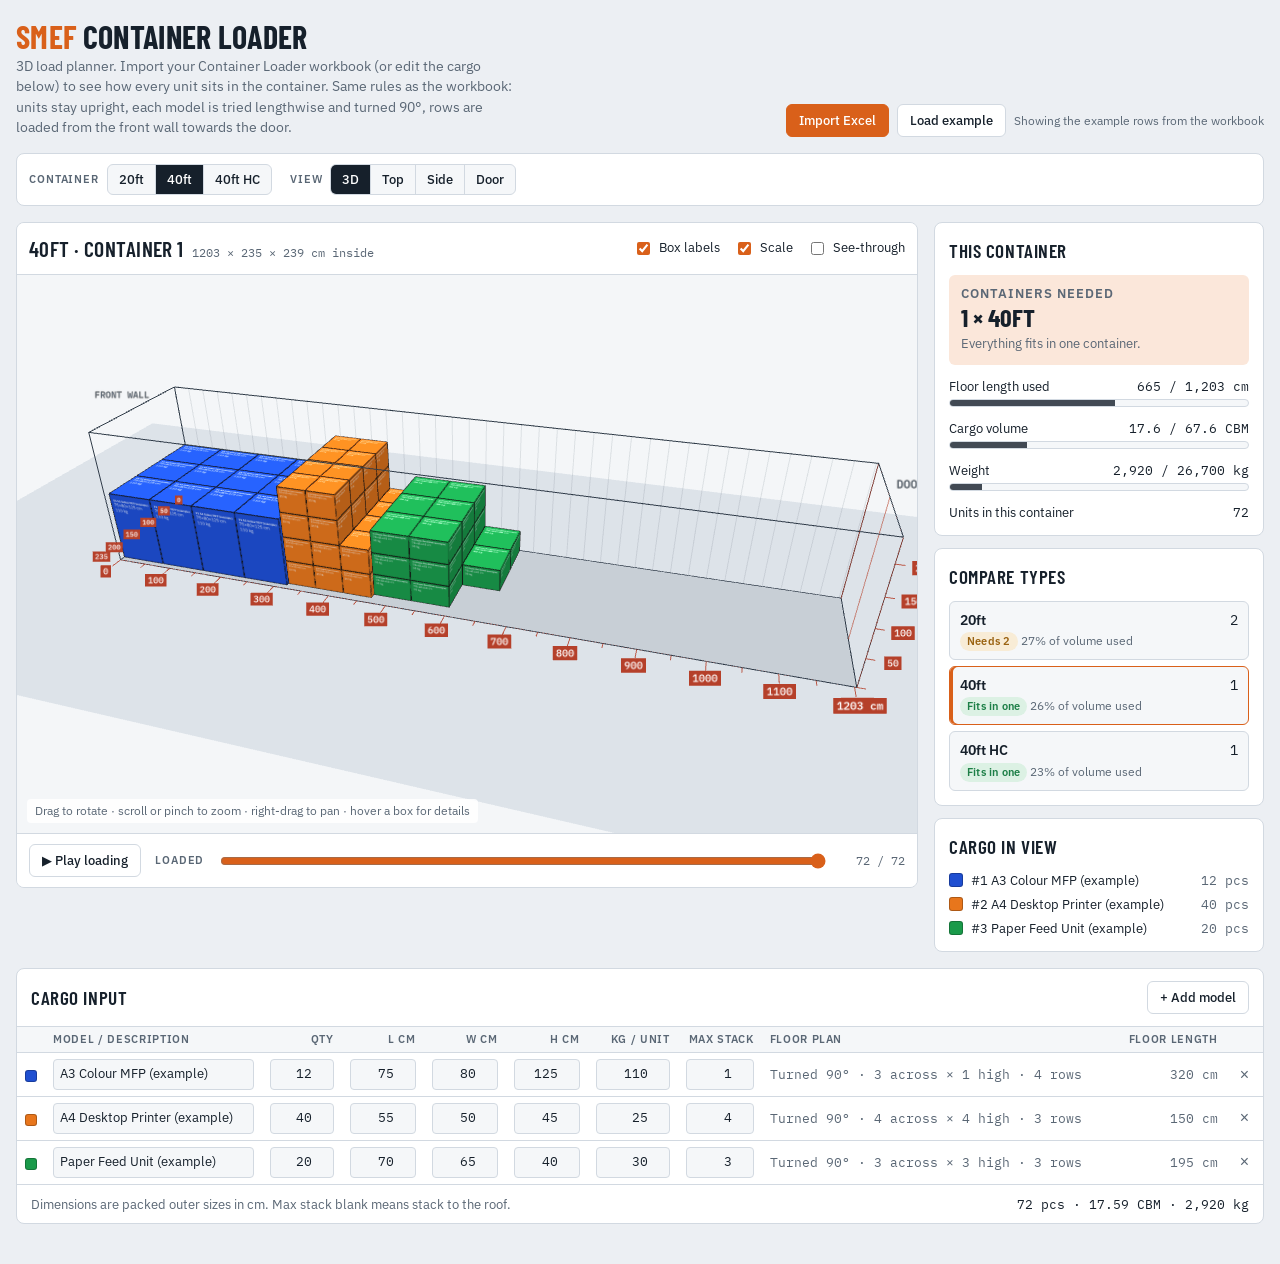
==== index.html @ c772cb41 "Add browser 3D viewer at the site root Co-Authored-By: Claude Opus 5.5 <noreply@anthropic.com> Claud" ====
<!doctype html>
<html lang="en">
<head>
<meta charset="utf-8">
<meta name="viewport" content="width=device-width,initial-scale=1,viewport-fit=cover">
<title>SMEF Container Loader</title>
<meta name="claude:viewport-fit-sides" content="cover">
<link rel="preconnect" href="https://fonts.googleapis.com">
<link rel="preconnect" href="https://fonts.gstatic.com" crossorigin>
<link rel="stylesheet" href="https://fonts.googleapis.com/css2?family=Barlow+Condensed:wght@600;700&family=IBM+Plex+Mono:wght@400;500&family=IBM+Plex+Sans:wght@400;500;600&display=swap">
<style>
/* Layout: control strip on top, 3D bay + loading sidebar, editable cargo manifest underneath. */
:root{
  --bg:#eceff3; --panel:#ffffff; --panel-2:#f5f7f9; --ink:#16202b; --muted:#5a6775; --line:#d2d9e1;
  --accent:#d9601a; --accent-ink:#ffffff; --accent-soft:#fbe7da;
  --scene:#f4f6f8; --floor:#dde3e9; --wire:#2f3b48; --tick:#b5402a;
  --ok:#1d7f47; --ok-soft:#dcf1e4; --warn:#9a6312; --warn-soft:#f8ecd6; --bad:#b3261e; --bad-soft:#f8dedb;
  --f-display:"Barlow Condensed","Arial Narrow",Arial,sans-serif;
  --f-body:"IBM Plex Sans",system-ui,-apple-system,"Segoe UI",sans-serif;
  --f-mono:"IBM Plex Mono",ui-monospace,Menlo,Consolas,monospace;
}
@media (prefers-color-scheme: dark){:root:not([data-theme="light"]){
  --bg:#0e1318; --panel:#151c23; --panel-2:#1a232c; --ink:#e4e9ee; --muted:#94a2b0; --line:#28333e;
  --accent:#f0853a; --accent-ink:#1a0d03; --accent-soft:#3a2416;
  --scene:#10171d; --floor:#1a232c; --wire:#b4c0cc; --tick:#f08a6c;
  --ok:#5ccb8a; --ok-soft:#173826; --warn:#e2b25a; --warn-soft:#3a2d14; --bad:#f2847b; --bad-soft:#401b19;
  color-scheme:dark}}
:root[data-theme="dark"]{
  --bg:#0e1318; --panel:#151c23; --panel-2:#1a232c; --ink:#e4e9ee; --muted:#94a2b0; --line:#28333e;
  --accent:#f0853a; --accent-ink:#1a0d03; --accent-soft:#3a2416;
  --scene:#10171d; --floor:#1a232c; --wire:#b4c0cc; --tick:#f08a6c;
  --ok:#5ccb8a; --ok-soft:#173826; --warn:#e2b25a; --warn-soft:#3a2d14; --bad:#f2847b; --bad-soft:#401b19;
  color-scheme:dark}
*{box-sizing:border-box}
body{background:var(--bg);color:var(--ink);font-family:var(--f-body);font-size:14px;line-height:1.45}
.wrap{max-width:1360px;margin:0 auto;padding-left:max(16px,env(safe-area-inset-left,0px));padding-right:max(16px,env(safe-area-inset-right,0px));padding-block:20px 40px;display:grid;gap:16px}
/* grid children may shrink so wide tables scroll inside their own box */
.wrap>*,.main>*,aside>*{min-width:0}
header.top{display:flex;flex-wrap:wrap;align-items:flex-end;justify-content:space-between;gap:12px 24px}
.brand h1{font-family:var(--f-display);font-weight:700;font-size:2rem;letter-spacing:.01em;margin:0;line-height:1;text-transform:uppercase}
.brand h1 span{color:var(--accent)}
.brand p{margin:4px 0 0;color:var(--muted);max-width:62ch}
.actions{display:flex;flex-wrap:wrap;gap:8px;align-items:center}
.btn{font:500 13px/1 var(--f-body);border:1px solid var(--line);background:var(--panel);color:var(--ink);padding:9px 12px;border-radius:6px;cursor:pointer;display:inline-flex;gap:6px;align-items:center}
.btn:hover{border-color:var(--muted)}
.btn:focus-visible,select:focus-visible,input:focus-visible,.seg button:focus-visible{outline:2px solid var(--accent);outline-offset:1px}
.btn.primary{background:var(--accent);border-color:var(--accent);color:var(--accent-ink)}
.btn.primary:hover{filter:brightness(1.05)}
.file-note{font-size:12px;color:var(--muted)}
.label{font:600 11px/1 var(--f-body);letter-spacing:.08em;text-transform:uppercase;color:var(--muted)}

.strip{display:flex;flex-wrap:wrap;gap:10px 18px;align-items:center;background:var(--panel);border:1px solid var(--line);border-radius:8px;padding:10px 12px}
.strip .grp{display:flex;align-items:center;gap:8px;flex-wrap:wrap}
.seg{display:inline-flex;border:1px solid var(--line);border-radius:6px;overflow:hidden;background:var(--panel-2)}
.seg button{font:500 13px/1 var(--f-body);background:transparent;border:0;color:var(--ink);padding:8px 11px;cursor:pointer;border-right:1px solid var(--line)}
.seg button:last-child{border-right:0}
.seg button[aria-pressed="true"]{background:var(--ink);color:var(--panel)}
.seg button small{font-family:var(--f-mono);font-size:11px;opacity:.75;margin-left:4px}

.main{display:grid;grid-template-columns:minmax(0,1fr) 330px;gap:16px;align-items:start}
@media (max-width:960px){.main{grid-template-columns:minmax(0,1fr)}}
.bay{background:var(--scene);border:1px solid var(--line);border-radius:8px;overflow:hidden;position:relative;display:grid;grid-template-rows:auto 1fr auto}
.bay-head{display:flex;flex-wrap:wrap;gap:8px 12px;align-items:center;justify-content:space-between;padding:10px 12px;border-bottom:1px solid var(--line);background:var(--panel)}
.bay-title{font-family:var(--f-display);font-size:1.35rem;font-weight:600;letter-spacing:.02em;text-transform:uppercase}
.bay-title .dims{font-family:var(--f-mono);font-size:12px;color:var(--muted);text-transform:none;letter-spacing:0;margin-left:8px;font-weight:400}
#stage{position:relative;height:clamp(360px,62vh,640px);touch-action:none}
#stage canvas{display:block;width:100%;height:100%}
.hint{position:absolute;left:10px;bottom:10px;font-size:11.5px;color:var(--muted);background:color-mix(in srgb,var(--panel) 85%,transparent);padding:4px 8px;border-radius:4px;pointer-events:none}
#tip{position:absolute;pointer-events:none;background:var(--panel);color:var(--ink);border:1px solid var(--line);border-radius:6px;padding:8px 10px;font-size:12.5px;box-shadow:0 6px 18px rgb(0 0 0 / .18);max-width:260px;z-index:3}
#tip b{display:block;margin-bottom:2px}
#tip .mono{font-family:var(--f-mono);font-size:11.5px;color:var(--muted)}
.empty{position:absolute;inset:0;display:grid;place-items:center;text-align:center;color:var(--muted);padding:24px}
.bay-foot{display:flex;flex-wrap:wrap;align-items:center;gap:10px 14px;padding:10px 12px;border-top:1px solid var(--line);background:var(--panel)}
.bay-foot input[type=range]{flex:1 1 180px;accent-color:var(--accent);min-width:0}
.seq-out{font-family:var(--f-mono);font-size:12px;color:var(--muted);min-width:9ch;text-align:right;font-variant-numeric:tabular-nums}
.chk{display:inline-flex;align-items:center;gap:6px;font-size:13px;cursor:pointer}
.chk input{accent-color:var(--accent)}

aside{display:grid;gap:12px}
.card{background:var(--panel);border:1px solid var(--line);border-radius:8px;padding:14px}
.card h2{font-family:var(--f-display);font-weight:600;font-size:1.2rem;letter-spacing:.03em;text-transform:uppercase;margin:0 0 10px}
.verdict{display:grid;gap:4px;padding:12px;border-radius:6px;background:var(--accent-soft)}
.verdict strong{font-family:var(--f-display);font-size:1.6rem;line-height:1.05;font-weight:700;text-transform:uppercase}
.verdict span{font-size:12.5px;color:var(--muted)}
.meter{display:grid;gap:4px;margin-top:12px}
.meter .row{display:flex;justify-content:space-between;gap:8px;font-size:12.5px}
.meter .row .v{font-family:var(--f-mono);font-variant-numeric:tabular-nums}
.bar{height:8px;background:var(--panel-2);border:1px solid var(--line);border-radius:4px;overflow:hidden}
.bar i{display:block;height:100%;background:var(--ink);opacity:.8}
.bar i.over{background:var(--bad);opacity:1}
.cmp{display:grid;gap:6px}
.cmp button{display:grid;grid-template-columns:1fr auto;gap:2px 8px;text-align:left;background:var(--panel-2);border:1px solid var(--line);border-radius:6px;padding:8px 10px;cursor:pointer;color:var(--ink);font:inherit}
.cmp button[aria-pressed="true"]{border-color:var(--accent);box-shadow:inset 3px 0 0 var(--accent)}
.cmp .t{font-weight:600}
.cmp .n{font-family:var(--f-mono);font-variant-numeric:tabular-nums;text-align:right}
.cmp .s{grid-column:1/-1;font-size:12px;color:var(--muted)}
.legend{display:grid;gap:6px;margin:0;padding:0;list-style:none}
.legend li{display:grid;grid-template-columns:14px minmax(0,1fr) auto;gap:8px;align-items:center;font-size:12.5px}
.legend .sw{width:14px;height:14px;border-radius:3px;border:1px solid rgb(0 0 0 / .25)}
.legend .name{overflow-wrap:anywhere}
.legend .q{font-family:var(--f-mono);color:var(--muted);font-variant-numeric:tabular-nums}
.pill{display:inline-block;font:600 11px/1 var(--f-body);padding:4px 7px;border-radius:999px;letter-spacing:.02em;white-space:nowrap}
.pill.ok{background:var(--ok-soft);color:var(--ok)}
.pill.warn{background:var(--warn-soft);color:var(--warn)}
.pill.bad{background:var(--bad-soft);color:var(--bad)}

.manifest{background:var(--panel);border:1px solid var(--line);border-radius:8px}
.manifest-head{display:flex;flex-wrap:wrap;justify-content:space-between;align-items:center;gap:8px;padding:12px 14px;border-bottom:1px solid var(--line)}
.manifest-head h2{font-family:var(--f-display);font-weight:600;font-size:1.2rem;letter-spacing:.03em;text-transform:uppercase;margin:0}
.tbl-wrap{overflow-x:auto}
table{border-collapse:collapse;width:100%;min-width:920px}
th,td{padding:6px 8px;border-bottom:1px solid var(--line);text-align:left;vertical-align:middle}
th{font:600 11px/1.2 var(--f-body);letter-spacing:.06em;text-transform:uppercase;color:var(--muted);background:var(--panel-2)}
td.num,th.num{text-align:right}
td input{width:100%;font:inherit;font-size:13px;color:var(--ink);background:var(--panel-2);border:1px solid var(--line);border-radius:4px;padding:5px 6px}
td input[type=number]{font-family:var(--f-mono);text-align:right;font-variant-numeric:tabular-nums}
td .calc{font-family:var(--f-mono);font-size:12.5px;font-variant-numeric:tabular-nums;color:var(--muted);white-space:nowrap}
td .sw{display:inline-block;width:12px;height:12px;border-radius:3px;vertical-align:middle;border:1px solid rgb(0 0 0 / .25)}
.del{background:none;border:0;color:var(--muted);cursor:pointer;font-size:16px;padding:4px 6px;border-radius:4px}
.del:hover{color:var(--bad);background:var(--bad-soft)}
.manifest-foot{display:flex;flex-wrap:wrap;gap:8px 20px;justify-content:space-between;align-items:center;padding:10px 14px;font-size:12.5px;color:var(--muted)}
.manifest-foot .tot{font-family:var(--f-mono);font-variant-numeric:tabular-nums;color:var(--ink)}
.drop{position:fixed;inset:0;background:color-mix(in srgb,var(--accent) 18%,transparent);border:3px dashed var(--accent);display:grid;place-items:center;font-family:var(--f-display);font-size:2rem;text-transform:uppercase;color:var(--ink);z-index:20}
.toast{position:fixed;left:50%;bottom:calc(18px + env(safe-area-inset-bottom,0px));transform:translateX(-50%);background:var(--ink);color:var(--panel);padding:9px 14px;border-radius:6px;font-size:13px;z-index:30;max-width:calc(100% - 32px)}
@media (prefers-reduced-motion: reduce){*{transition:none!important;animation:none!important}}
</style>
<style>[hidden]{display:none!important}body{margin:0}</style>
</head>
<body>


<div class="wrap">
  <header class="top">
    <div class="brand">
      <h1><span>SMEF</span> Container Loader</h1>
      <p>3D load planner. Import your Container Loader workbook (or edit the cargo below) to see how every unit sits in the container. Same rules as the workbook: units stay upright, each model is tried lengthwise and turned 90°, rows are loaded from the front wall towards the door.</p>
    </div>
    <div class="actions">
      <input type="file" id="file" accept=".xlsx,.xlsm,.xls,.csv" hidden>
      <button class="btn primary" id="importBtn" type="button">Import Excel</button>
      <button class="btn" id="exampleBtn" type="button">Load example</button>
      <span class="file-note" id="fileNote">Showing the example rows from the workbook</span>
    </div>
  </header>

  <div class="strip">
    <div class="grp"><span class="label">Container</span><div class="seg" id="ctypeSeg"></div></div>
    <div class="grp" id="cnumGrp"><span class="label">Unit</span><div class="seg" id="cnumSeg"></div></div>
    <div class="grp"><span class="label">View</span>
      <div class="seg" id="viewSeg">
        <button type="button" data-view="iso" aria-pressed="true">3D</button>
        <button type="button" data-view="top" aria-pressed="false">Top</button>
        <button type="button" data-view="side" aria-pressed="false">Side</button>
        <button type="button" data-view="door" aria-pressed="false">Door</button>
      </div>
    </div>
  </div>

  <div class="main">
    <section class="bay" aria-label="3D container view">
      <div class="bay-head">
        <div class="bay-title" id="bayTitle">40ft · Container 1</div>
        <div class="grp" style="display:flex;gap:14px;flex-wrap:wrap">
          <label class="chk"><input type="checkbox" id="optLabels" checked> Box labels</label>
          <label class="chk"><input type="checkbox" id="optScale" checked> Scale</label>
          <label class="chk"><input type="checkbox" id="optGhost"> See-through</label>
        </div>
      </div>
      <div id="stage">
        <div class="hint">Drag to rotate · scroll or pinch to zoom · right-drag to pan · hover a box for details</div>
        <div id="tip" hidden></div>
        <div class="empty" id="emptyMsg" hidden></div>
      </div>
      <div class="bay-foot">
        <button class="btn" id="playBtn" type="button" aria-label="Play loading sequence">▶ Play loading</button>
        <span class="label">Loaded</span>
        <input type="range" id="seq" min="0" max="0" value="0" aria-label="Units loaded">
        <span class="seq-out" id="seqOut">0 / 0</span>
      </div>
    </section>

    <aside>
      <div class="card">
        <h2>This container</h2>
        <div class="verdict" id="verdict"></div>
        <div id="meters"></div>
      </div>
      <div class="card">
        <h2>Compare types</h2>
        <div class="cmp" id="cmp"></div>
      </div>
      <div class="card">
        <h2>Cargo in view</h2>
        <ul class="legend" id="legend"></ul>
      </div>
    </aside>
  </div>

  <section class="manifest" aria-label="Cargo list">
    <div class="manifest-head">
      <h2>Cargo input</h2>
      <div class="actions"><button class="btn" id="addRow" type="button">+ Add model</button></div>
    </div>
    <div class="tbl-wrap">
      <table>
        <thead><tr>
          <th style="width:28px"></th><th>Model / description</th><th class="num" style="width:80px">Qty</th>
          <th class="num" style="width:82px">L cm</th><th class="num" style="width:82px">W cm</th><th class="num" style="width:82px">H cm</th>
          <th class="num" style="width:90px">kg / unit</th><th class="num" style="width:84px">Max stack</th>
          <th>Floor plan</th><th class="num">Floor length</th><th style="width:36px"></th>
        </tr></thead>
        <tbody id="rows"></tbody>
      </table>
    </div>
    <div class="manifest-foot">
      <span>Dimensions are packed outer sizes in cm. Max stack blank means stack to the roof.</span>
      <span class="tot" id="totals"></span>
    </div>
  </section>
</div>
<div class="drop" id="drop" hidden>Drop the workbook to import</div>
<div class="toast" id="toast" hidden></div>

<script src="lib/three.min.js"></script>
<script src="lib/OrbitControls.js"></script>
<script src="lib/xlsx.full.min.js"></script>
<script>
(function(){
"use strict";
/* ---------- data ---------- */
const DEFAULT_CONTAINERS=[
  {type:"20ft",L:589,W:235,H:239,payload:28200},
  {type:"40ft",L:1203,W:235,H:239,payload:26700},
  {type:"40ft HC",L:1203,W:235,H:269,payload:26500}];
const EXAMPLE=[
  {name:"A3 Colour MFP (example)",qty:12,l:75,w:80,h:125,kg:110,stack:1},
  {name:"A4 Desktop Printer (example)",qty:40,l:55,w:50,h:45,kg:25,stack:4},
  {name:"Paper Feed Unit (example)",qty:20,l:70,w:65,h:40,kg:30,stack:3}];
const COLORS=["#1f4fd1","#e8761c","#1a9a4a","#d81b7a","#7b2fd0","#f2c12e","#0f8f9a","#c62828","#3d3d9e","#8bc34a","#ff5fa2","#00a3e0","#a0522d","#6d7b8d","#b39ddb"];

let containers=DEFAULT_CONTAINERS.map(c=>({...c}));
let cargo=EXAMPLE.map(r=>({...r}));
let ctype="40ft", cnum=0, view="iso";
let result=null;

function store(k,v){try{localStorage.setItem(k,JSON.stringify(v))}catch(e){}}
function load(k){try{const v=localStorage.getItem(k);return v?JSON.parse(v):null}catch(e){return null}}
const saved=load("cl3d-state");
if(saved&&Array.isArray(saved.cargo)){cargo=saved.cargo;if(saved.containers)containers=saved.containers;if(saved.ctype)ctype=saved.ctype;}
function persist(){store("cl3d-state",{cargo,containers,ctype})}

/* ---------- packing (mirrors the workbook's Calc sheet) ---------- */
function planItem(it,c){
  const n=v=>Number(v)||0;
  const q=n(it.qty),l=n(it.l),w=n(it.w),h=n(it.h),st=n(it.stack);
  if(!(q>0&&l>0&&w>0&&h>0))return{active:false};
  const layers=Math.min(Math.floor(c.H/h),st>0?st:99);
  const acA=Math.floor(c.W/w),acB=Math.floor(c.W/l);
  const lenA=(acA*layers>0&&l<=c.L)?Math.ceil(q/(acA*layers))*l:Infinity;
  const lenB=(acB*layers>0&&w<=c.L)?Math.ceil(q/(acB*layers))*w:Infinity;
  if(!isFinite(Math.min(lenA,lenB)))return{active:true,fit:false,why:layers<1?"Too tall":"Too wide/long"};
  const A=lenA<=lenB,across=A?acA:acB,along=A?l:w,acrossDim=A?w:l,perRow=across*layers,rows=Math.ceil(q/perRow);
  return{active:true,fit:true,orient:A?"Lengthwise":"Turned 90°",layers,across,along,acrossDim,perRow,rows,floorLen:rows*along,h};
}
function pack(items,c){
  const plans=items.map(it=>planItem(it,c));
  const list=[];let cur=null;
  const fresh=()=>{cur={units:[],x:0,kg:0,vol:0,rows:0,items:new Map()};list.push(cur)};
  fresh();
  items.forEach((it,idx)=>{
    const p=plans[idx];if(!p.fit)return;
    let remaining=Number(it.qty),unitNo=0;
    for(let r=0;r<p.rows;r++){
      if(cur.x+p.along>c.L+1e-6)fresh();
      const n=Math.min(p.perRow,remaining);cur.rows++;
      for(let i=0;i<n;i++){
        const layer=Math.floor(i/p.across),col=i%p.across;
        cur.units.push({item:idx,unitNo:++unitNo,qty:Number(it.qty),x:cur.x,y:layer*p.h,z:col*p.acrossDim,sx:p.along,sy:p.h,sz:p.acrossDim,row:cur.rows,layer:layer+1,orient:p.orient});
        cur.kg+=Number(it.kg)||0;cur.vol+=p.along*p.h*p.acrossDim;
        cur.items.set(idx,(cur.items.get(idx)||0)+1);
      }
      remaining-=n;cur.x+=p.along;
    }
  });
  if(list.length>1&&list[list.length-1].units.length===0)list.pop();
  const totalKg=items.reduce((s,it)=>s+(Number(it.kg)||0)*(Number(it.qty)||0),0);
  const noFit=plans.filter(p=>p.active&&!p.fit).length;
  const byWeight=c.payload>0?Math.ceil(totalKg/c.payload):0;
  const hasUnits=list.some(k=>k.units.length);
  return{plans,list,noFit,totalKg,needed:hasUnits?Math.max(list.length,byWeight):0,byWeight};
}
const getC=t=>containers.find(c=>c.type===t)||containers[0];

/* ---------- three.js scene ---------- */
const stage=document.getElementById("stage");
const tip=document.getElementById("tip");
const css=n=>getComputedStyle(document.documentElement).getPropertyValue(n).trim();
let renderer,scene,camera,controls,world,cargoGroup,raycaster=new THREE.Raycaster(),pointer=new THREE.Vector2(),hovered=null;
let unitMeshes=[];
const geoCache=new Map(),matCache=new Map();

function initScene(){
  renderer=new THREE.WebGLRenderer({antialias:true,preserveDrawingBuffer:true});
  renderer.setPixelRatio(Math.min(window.devicePixelRatio||1,2));
  stage.prepend(renderer.domElement);
  scene=new THREE.Scene();
  camera=new THREE.PerspectiveCamera(38,1,5,40000);
  controls=new THREE.OrbitControls(camera,renderer.domElement);
  controls.enableDamping=true;controls.dampingFactor=.12;controls.maxPolarAngle=Math.PI*.495;controls.screenSpacePanning=true;
  scene.add(new THREE.HemisphereLight(0xffffff,0x8a94a0,.75));
  const d=new THREE.DirectionalLight(0xffffff,.55);d.position.set(.6,1.2,.9);scene.add(d);
  const d2=new THREE.DirectionalLight(0xffffff,.2);d2.position.set(-.8,.5,-.6);scene.add(d2);
  new ResizeObserver(resize).observe(stage);resize();
  renderer.domElement.addEventListener("pointermove",onHover);
  renderer.domElement.addEventListener("pointerleave",()=>{setHover(null)});
  (function loop(){requestAnimationFrame(loop);if(tween)stepTween();controls.update();renderer.render(scene,camera)})();
}
function resize(){const w=stage.clientWidth,h=stage.clientHeight;if(!w||!h)return;renderer.setSize(w,h,false);camera.aspect=w/h;camera.updateProjectionMatrix()}

function textCanvas(lines,{w,h,bg,fg,border,pad=.07}){
  const cv=document.createElement("canvas");cv.width=w;cv.height=h;const g=cv.getContext("2d");
  if(bg){g.fillStyle=bg;g.fillRect(0,0,w,h)}
  if(border){g.strokeStyle=border;g.lineWidth=Math.max(2,Math.min(w,h)*.02);g.strokeRect(0,0,w,h)}
  if(lines&&lines.length){
    g.fillStyle=fg;g.textBaseline="top";
    const px=w*pad,avail=w-px*2;
    let size=Math.min(h*.16,w*.13);
    const fitSize=(t,s,wt)=>{g.font=`${wt} ${s}px "IBM Plex Sans",Arial,sans-serif`;const m=g.measureText(t).width;return m>avail?s*avail/m:s};
    const sizes=lines.map((t,i)=>fitSize(t,i===0?size:size*.78,i===0?600:400));
    let y=h*.08;
    lines.forEach((t,i)=>{const s=Math.max(sizes[i],6);g.font=`${i===0?600:400} ${s}px "IBM Plex Sans",Arial,sans-serif`;if(y+s<h*.98)g.fillText(t,px,y);y+=s*1.25});
  }
  return cv;
}
function lum(hex){const n=parseInt(hex.slice(1),16),r=(n>>16&255)/255,g=(n>>8&255)/255,b=(n&255)/255;return .2126*r+.7152*g+.0722*b}
function shade(hex,k){const n=parseInt(hex.slice(1),16);const f=v=>Math.max(0,Math.min(255,Math.round(v*k)));return"#"+[f(n>>16&255),f(n>>8&255),f(n&255)].map(v=>v.toString(16).padStart(2,"0")).join("")}
function faceMat(idx,fw,fh,labels,ghost){
  const it=cargo[idx],col=COLORS[idx%COLORS.length];
  const key=[idx,Math.round(fw),Math.round(fh),labels,ghost,it.name,it.l,it.w,it.h,it.kg].join("|");
  if(matCache.has(key))return matCache.get(key);
  let m;
  const opts={transparent:ghost,opacity:ghost?.35:1,depthWrite:!ghost};
  if(labels){
    const scale=Math.min(4,900/Math.max(fw,fh));
    const cv=textCanvas([`#${idx+1} ${it.name||"Model "+(idx+1)}`,`${it.l}×${it.w}×${it.h} cm`,it.kg?`${it.kg} kg`:""].filter(Boolean),
      {w:Math.max(32,Math.round(fw*scale)),h:Math.max(32,Math.round(fh*scale)),bg:col,fg:lum(col)>.55?"#111":"#fff",border:shade(col,.6)});
    const tex=new THREE.CanvasTexture(cv);tex.anisotropy=4;
    m=new THREE.MeshLambertMaterial({map:tex,...opts});
  }else m=new THREE.MeshLambertMaterial({color:col,...opts});
  matCache.set(key,m);return m;
}
function sprite(text,{size=16,fg,bg,bold=false}){
  const pad=6,f=`${bold?600:500} 40px "IBM Plex Mono",monospace`;
  const c0=document.createElement("canvas").getContext("2d");c0.font=f;const tw=c0.measureText(text).width;
  const cv=document.createElement("canvas");cv.width=Math.ceil(tw+pad*4);cv.height=56;const g=cv.getContext("2d");
  if(bg){g.fillStyle=bg;g.fillRect(0,0,cv.width,cv.height)}
  g.font=f;g.fillStyle=fg;g.textBaseline="middle";g.fillText(text,pad*2,cv.height/2+2);
  const tex=new THREE.CanvasTexture(cv);
  const s=new THREE.Sprite(new THREE.SpriteMaterial({map:tex,depthTest:false,transparent:true}));
  s.scale.set(size*cv.width/cv.height,size,1);s.renderOrder=5;return s;
}
function line(pts,color,opacity=1){const g=new THREE.BufferGeometry().setFromPoints(pts.map(p=>new THREE.Vector3(...p)));return new THREE.LineSegments(g,new THREE.LineBasicMaterial({color,transparent:opacity<1,opacity}))}

function buildScene(){
  if(world){scene.remove(world);world.traverse(o=>{if(o.geometry&&!o.userData.sharedGeo)o.geometry.dispose()})}
  world=new THREE.Group();scene.add(world);
  const c=getC(ctype),L=c.L,W=c.W,H=c.H;
  scene.background=new THREE.Color(css("--scene"));
  const wire=css("--wire"),tick=css("--tick"),floorCol=css("--floor"),muted=css("--muted");
  world.position.set(-L/2,0,-W/2);
  // ground
  const ground=new THREE.Mesh(new THREE.PlaneGeometry(L+700,W+700),new THREE.MeshBasicMaterial({color:floorCol}));
  ground.rotation.x=-Math.PI/2;ground.position.set(L/2,-.6,W/2);world.add(ground);
  const cfloor=new THREE.Mesh(new THREE.PlaneGeometry(L,W),new THREE.MeshBasicMaterial({color:new THREE.Color(floorCol).lerp(new THREE.Color(wire),.12)}));
  cfloor.rotation.x=-Math.PI/2;cfloor.position.set(L/2,-.3,W/2);world.add(cfloor);
  // container wireframe
  const box=new THREE.LineSegments(new THREE.EdgesGeometry(new THREE.BoxGeometry(L,H,W)),new THREE.LineBasicMaterial({color:wire}));
  box.position.set(L/2,H/2,W/2);world.add(box);
  // corrugation hint on long walls + front wall
  const ribs=[];for(let x=30;x<L;x+=30){ribs.push([x,0,0],[x,H,0])}
  world.add(line(ribs,wire,.12));
  // door frame
  world.add(line([[L,0,0],[L,H,0],[L,H,0],[L,H,W],[L,H,W],[L,0,W],[L,0,W/2],[L,H,W/2]],tick,.6));
  const showScale=document.getElementById("optScale").checked;
  if(showScale){
    const t=[],side=W+10;
    for(let x=0;x<=L;x+=50){const big=x%100===0;t.push([x,0,W],[x,0,W+(big?22:12)])}
    t.push([0,0,W+0],[L,0,W]);
    for(let z=0;z<=W;z+=50){t.push([0,0,z],[-14,0,z])}
    for(let y=0;y<=H;y+=50){t.push([L,y,W],[L+12,y,W])}
    world.add(line(t,tick,.85));
    for(let x=0;x<L;x+=100){const s=sprite(String(x),{size:21,fg:"#fff",bg:tick});s.position.set(x,0,W+40);world.add(s)}
    const sl=sprite(`${L} cm`,{size:21,fg:"#fff",bg:tick,bold:true});sl.position.set(L,0,W+40);world.add(sl);
    const zs=[];for(let z=0;z<=W-25;z+=50)zs.push(z);zs.push(W);zs.forEach(v=>{const s=sprite(String(v),{size:18,fg:"#fff",bg:tick});s.position.set(-40,0,v);world.add(s)});
    for(let y=50;y<=H;y+=50){const s=sprite(String(y),{size:18,fg:"#fff",bg:tick});s.position.set(L+34,y,W);world.add(s)}
    const sh=sprite(`${H}`,{size:18,fg:"#fff",bg:tick,bold:true});sh.position.set(L+34,H,W);world.add(sh);
    const fr=sprite("FRONT WALL",{size:22,fg:muted});fr.position.set(-20,H+22,W/2);world.add(fr);
    const dr=sprite("DOOR",{size:22,fg:muted});dr.position.set(L+20,H+22,W/2);world.add(dr);
  }
  cargoGroup=new THREE.Group();world.add(cargoGroup);
  buildCargo();
}
function buildCargo(){
  cargoGroup.clear();unitMeshes=[];
  const k=result&&result.list[cnum];
  const empty=document.getElementById("emptyMsg");
  if(!k||!k.units.length){empty.hidden=false;empty.textContent=cargo.some(r=>r.qty>0)?"Nothing fits in this container type. Check the cargo rows marked red below.":"Add cargo rows below or import your workbook to see the load.";updateSeq(0,true);return}
  empty.hidden=true;
  const labels=document.getElementById("optLabels").checked,ghost=document.getElementById("optGhost").checked;
  const edgeMat=new THREE.LineBasicMaterial({color:0x111111,transparent:true,opacity:ghost?.5:.75});
  const gap=.8;
  k.units.forEach((u,i)=>{
    const gk=[u.sx,u.sy,u.sz].join("x");
    let g=geoCache.get(gk);if(!g){g={box:new THREE.BoxGeometry(u.sx-gap,u.sy-gap,u.sz-gap)};g.edges=new THREE.EdgesGeometry(g.box);geoCache.set(gk,g)}
    const mats=[faceMat(u.item,u.sz,u.sy,labels,ghost),faceMat(u.item,u.sz,u.sy,labels,ghost),faceMat(u.item,u.sx,u.sz,labels,ghost),faceMat(u.item,u.sx,u.sz,false,ghost),faceMat(u.item,u.sx,u.sy,labels,ghost),faceMat(u.item,u.sx,u.sy,labels,ghost)];
    const m=new THREE.Mesh(g.box,mats);m.userData={u,sharedGeo:true};
    m.position.set(u.x+u.sx/2,u.y+u.sy/2,u.z+u.sz/2);
    const e=new THREE.LineSegments(g.edges,edgeMat);e.userData.sharedGeo=true;m.add(e);
    cargoGroup.add(m);unitMeshes.push(m);
  });
  updateSeq(unitMeshes.length,true);
}

/* ---------- camera ---------- */
let tween=null;
function setView(v,instant){
  view=v;document.querySelectorAll("#viewSeg button").forEach(b=>b.setAttribute("aria-pressed",String(b.dataset.view===v)));
  const c=getC(ctype),L=c.L,W=c.W,H=c.H,span=Math.max(L,W*2.2);
  const asp=Math.max(camera.aspect,.6),fit=span*1.12/(2*Math.tan(THREE.MathUtils.degToRad(camera.fov/2))*Math.min(asp,1.8));
  let pos,tgt=new THREE.Vector3(0,H*.38,0);
  if(v==="top"){pos=new THREE.Vector3(0,fit*1.15,1);tgt=new THREE.Vector3(0,0,0)}
  else if(v==="side"){pos=new THREE.Vector3(0,H*.5,fit*1.08);tgt=new THREE.Vector3(0,H*.5,0)}
  else if(v==="door"){const d=Math.max(W,H)/(2*Math.tan(THREE.MathUtils.degToRad(camera.fov/2))*Math.min(asp,1))*1.5;pos=new THREE.Vector3(L/2+d,H*.55,0);tgt=new THREE.Vector3(0,H*.45,0)}
  else{pos=new THREE.Vector3(L*.28,fit*.6,fit*.92);tgt=new THREE.Vector3(0,H*.2,0)}
  if(instant){camera.position.copy(pos);controls.target.copy(tgt);controls.update();return}
  tween={t0:performance.now(),dur:matchMedia("(prefers-reduced-motion: reduce)").matches?1:650,p0:camera.position.clone(),p1:pos,q0:controls.target.clone(),q1:tgt};
}
function stepTween(){const k=Math.min(1,(performance.now()-tween.t0)/tween.dur),e=k<.5?2*k*k:1-Math.pow(-2*k+2,2)/2;camera.position.lerpVectors(tween.p0,tween.p1,e);controls.target.lerpVectors(tween.q0,tween.q1,e);if(k>=1)tween=null}

/* ---------- hover ---------- */
function onHover(ev){
  const r=renderer.domElement.getBoundingClientRect();
  pointer.x=((ev.clientX-r.left)/r.width)*2-1;pointer.y=-((ev.clientY-r.top)/r.height)*2+1;
  raycaster.setFromCamera(pointer,camera);
  const hit=raycaster.intersectObjects(unitMeshes.filter(m=>m.visible),false)[0];
  setHover(hit?hit.object:null,ev.clientX-r.left,ev.clientY-r.top);
}
function setHover(m,x,y){
  if(hovered&&hovered!==m){hovered.children[0].material=hovered.userData.prevEdge;hovered.scale.set(1,1,1)}
  if(!m){hovered=null;tip.hidden=true;return}
  if(hovered!==m){m.userData.prevEdge=m.children[0].material;m.children[0].material=new THREE.LineBasicMaterial({color:css("--accent")});m.scale.set(1.012,1.012,1.012)}
  hovered=m;const u=m.userData.u,it=cargo[u.item];
  tip.innerHTML=`<b>#${u.item+1} ${esc(it.name||"Model")}</b>Unit ${u.unitNo} of ${u.qty} · ${u.orient}<div class="mono">Row ${u.row}, layer ${u.layer}<br>${Math.round(u.x)}–${Math.round(u.x+u.sx)} cm from front wall<br>${it.l}×${it.w}×${it.h} cm${it.kg?` · ${it.kg} kg`:""}</div>`;
  tip.hidden=false;const sw=stage.clientWidth;tip.style.left=Math.min(x+14,sw-tip.offsetWidth-8)+"px";tip.style.top=Math.max(8,y-tip.offsetHeight-10)+"px";
}
const esc=s=>String(s).replace(/[&<>"]/g,c=>({"&":"&amp;","<":"&lt;",">":"&gt;",'"':"&quot;"}[c]));

/* ---------- loading sequence ---------- */
const seq=document.getElementById("seq"),seqOut=document.getElementById("seqOut"),playBtn=document.getElementById("playBtn");
let playing=null;
function updateSeq(n,resetMax){if(resetMax){seq.max=unitMeshes.length;}seq.value=n;applySeq()}
function applySeq(){const n=+seq.value;unitMeshes.forEach((m,i)=>m.visible=i<n);seqOut.textContent=`${n} / ${unitMeshes.length}`}
seq.addEventListener("input",()=>{stopPlay();applySeq()});
function stopPlay(){if(playing){cancelAnimationFrame(playing);playing=null;playBtn.textContent="▶ Play loading"}}
playBtn.addEventListener("click",()=>{
  if(playing){stopPlay();return}
  const total=unitMeshes.length;if(!total)return;
  if(+seq.value>=total)seq.value=0;
  const start=performance.now(),from=+seq.value,dur=Math.min(9000,Math.max(3000,total*45));
  playBtn.textContent="❚❚ Pause";
  const tick=t=>{const n=Math.min(total,Math.round(from+(total-from)*(t-start)/dur));seq.value=n;applySeq();if(n<total)playing=requestAnimationFrame(tick);else stopPlay()};
  playing=requestAnimationFrame(tick);
});

/* ---------- UI ---------- */
const fmt=(n,d=0)=>Number(n).toLocaleString("en-GB",{minimumFractionDigits:d,maximumFractionDigits:d});
function recompute(rebuild=true){
  result=pack(cargo,getC(ctype));
  if(cnum>=result.list.length)cnum=0;
  renderStrip();renderTable();renderSide();
  if(rebuild){buildScene()}
  persist();
}
function renderStrip(){
  const seg=document.getElementById("ctypeSeg");seg.innerHTML="";
  containers.forEach(c=>{const b=document.createElement("button");b.type="button";b.setAttribute("aria-pressed",String(c.type===ctype));b.innerHTML=`${esc(c.type)}`;b.onclick=()=>{ctype=c.type;cnum=0;matCache.clear();recompute();setView(view)};seg.appendChild(b)});
  const cs=document.getElementById("cnumSeg"),grp=document.getElementById("cnumGrp");cs.innerHTML="";
  const n=result.list.length;grp.hidden=n<2;
  result.list.forEach((k,i)=>{const b=document.createElement("button");b.type="button";b.setAttribute("aria-pressed",String(i===cnum));b.innerHTML=`#${i+1}<small>${k.units.length}</small>`;b.onclick=()=>{cnum=i;renderStrip();renderSide();buildCargo()};cs.appendChild(b)});
  const c=getC(ctype);
  document.getElementById("bayTitle").innerHTML=`${esc(c.type)} · Container ${cnum+1}${n>1?` of ${n}`:""}<span class="dims">${c.L} × ${c.W} × ${c.H} cm inside</span>`;
}
function meter(label,val,max,unit,d=0){const p=max>0?val/max:0;return`<div class="meter"><div class="row"><span>${label}</span><span class="v">${fmt(val,d)} / ${fmt(max,d)} ${unit}</span></div><div class="bar"><i class="${p>1?"over":""}" style="width:${Math.min(100,p*100).toFixed(1)}%"></i></div></div>`}
function renderSide(){
  const c=getC(ctype),k=result.list[cnum]||{units:[],x:0,kg:0,vol:0,items:new Map()};
  const capVol=c.L*c.W*c.H/1e6;
  let head,sub;
  if(!result.needed){head="No cargo loaded";sub=result.noFit?`${result.noFit} model(s) do not fit a ${c.type}.`:"Enter quantities and dimensions below."}
  else{head=`${result.needed} × ${c.type}`;sub=result.needed===1?"Everything fits in one container.":`Floor length needs ${result.list.length}${result.byWeight>result.list.length?`, weight needs ${result.byWeight}`:""}.`;if(result.noFit)sub+=` ${result.noFit} model(s) do not fit at all.`}
  document.getElementById("verdict").innerHTML=`<span class="label">Containers needed</span><strong>${head}</strong><span>${sub}</span>`;
  document.getElementById("meters").innerHTML=
    meter("Floor length used",k.x,c.L,"cm")+
    meter("Cargo volume",k.vol/1e6,capVol,"CBM",1)+
    meter("Weight",k.kg,c.payload,"kg")+
    `<div class="meter"><div class="row"><span>Units in this container</span><span class="v">${fmt(k.units.length)}</span></div></div>`+
    (k.kg>c.payload?`<div style="margin-top:10px"><span class="pill bad">Over max payload</span></div>`:"");
  const cmp=document.getElementById("cmp");cmp.innerHTML="";
  containers.forEach(ct=>{
    const r=ct.type===ctype?result:pack(cargo,ct);
    const used=r.list.reduce((s,k)=>s+k.vol,0)/1e6,cap=ct.L*ct.W*ct.H/1e6*Math.max(1,r.needed);
    const b=document.createElement("button");b.type="button";b.setAttribute("aria-pressed",String(ct.type===ctype));
    const status=r.noFit?`<span class="pill bad">${r.noFit} won't fit</span>`:r.needed===1?`<span class="pill ok">Fits in one</span>`:r.needed>1?`<span class="pill warn">Needs ${r.needed}</span>`:"";
    b.innerHTML=`<span class="t">${esc(ct.type)}</span><span class="n">${r.needed||"–"}</span><span class="s">${status} ${r.needed?`${fmt(used/cap*100)}% of volume used`:""}</span>`;
    b.onclick=()=>{ctype=ct.type;cnum=0;matCache.clear();recompute();setView(view)};cmp.appendChild(b);
  });
  const lg=document.getElementById("legend");lg.innerHTML="";
  if(!k.items.size){lg.innerHTML=`<li style="grid-template-columns:1fr;color:var(--muted)">No units in this container.</li>`}
  k.items.forEach((n,idx)=>{const li=document.createElement("li");li.innerHTML=`<span class="sw" style="background:${COLORS[idx%COLORS.length]}"></span><span class="name">#${idx+1} ${esc(cargo[idx].name||"Model")}</span><span class="q">${n} pcs</span>`;lg.appendChild(li)});
}
function renderTable(){
  const tb=document.getElementById("rows");
  const active=document.activeElement&&tb.contains(document.activeElement)?{r:document.activeElement.dataset.r,f:document.activeElement.dataset.f,s:document.activeElement.selectionStart}:null;
  tb.innerHTML="";
  let tq=0,tv=0,tk=0;
  cargo.forEach((it,i)=>{
    const p=result.plans[i]||{};
    const q=+it.qty||0;tq+=q;tv+=q*(+it.l||0)*(+it.w||0)*(+it.h||0)/1e6;tk+=q*(+it.kg||0);
    let plan="",len="";
    if(p.active&&!p.fit){plan=`<span class="pill bad">Does not fit · ${p.why}</span>`}
    else if(p.fit){plan=`<span class="calc">${p.orient} · ${p.across} across × ${p.layers} high · ${p.rows} row${p.rows>1?"s":""}</span>`;len=`<span class="calc">${fmt(p.floorLen)} cm</span>`}
    const tr=document.createElement("tr");
    const inp=(f,type,v,extra="")=>`<input id="c-${i}-${f}" data-r="${i}" data-f="${f}" type="${type}" value="${v===undefined||v===null?"":esc(v)}" ${type==="number"?'min="0" step="any" inputmode="decimal"':""} ${extra}>`;
    tr.innerHTML=`<td><span class="sw" style="background:${COLORS[i%COLORS.length]}"></span></td>
      <td>${inp("name","text",it.name,'aria-label="Model"')}</td><td>${inp("qty","number",it.qty,'aria-label="Quantity"')}</td>
      <td>${inp("l","number",it.l,'aria-label="Length cm"')}</td><td>${inp("w","number",it.w,'aria-label="Width cm"')}</td><td>${inp("h","number",it.h,'aria-label="Height cm"')}</td>
      <td>${inp("kg","number",it.kg,'aria-label="Weight per unit kg"')}</td><td>${inp("stack","number",it.stack,'aria-label="Max stack layers" placeholder="–"')}</td>
      <td>${plan}</td><td class="num">${len}</td><td><button class="del" type="button" data-del="${i}" aria-label="Remove row">×</button></td>`;
    tb.appendChild(tr);
  });
  document.getElementById("totals").textContent=`${fmt(tq)} pcs · ${fmt(tv,2)} CBM · ${fmt(tk)} kg`;
  if(active){const el=document.getElementById(`c-${active.r}-${active.f}`);if(el){el.focus();try{if(el.type==="text")el.setSelectionRange(active.s,active.s)}catch(e){}}}
}
let debounce=null;
document.getElementById("rows").addEventListener("input",e=>{
  const t=e.target;if(!t.dataset.f)return;
  const it=cargo[+t.dataset.r];it[t.dataset.f]=t.type==="number"?(t.value===""?"":Number(t.value)):t.value;
  clearTimeout(debounce);debounce=setTimeout(()=>{matCache.clear();recompute()},350);
});
document.getElementById("rows").addEventListener("click",e=>{const d=e.target.closest("[data-del]");if(!d)return;cargo.splice(+d.dataset.del,1);matCache.clear();recompute()});
document.getElementById("addRow").onclick=()=>{cargo.push({name:"",qty:"",l:"",w:"",h:"",kg:"",stack:""});recompute(false);const el=document.getElementById(`c-${cargo.length-1}-name`);el&&el.focus()};
document.getElementById("exampleBtn").onclick=()=>{cargo=EXAMPLE.map(r=>({...r}));containers=DEFAULT_CONTAINERS.map(c=>({...c}));ctype="40ft";cnum=0;matCache.clear();document.getElementById("fileNote").textContent="Showing the example rows from the workbook";recompute();setView(view)};
document.getElementById("viewSeg").addEventListener("click",e=>{const b=e.target.closest("button");if(b)setView(b.dataset.view)});
["optLabels","optGhost","optScale"].forEach(id=>document.getElementById(id).addEventListener("change",()=>{if(id==="optScale")buildScene();else buildCargo()}));

/* ---------- import ---------- */
const toastEl=document.getElementById("toast");let toastT;
function toast(msg){toastEl.textContent=msg;toastEl.hidden=false;clearTimeout(toastT);toastT=setTimeout(()=>toastEl.hidden=true,4200)}
document.getElementById("importBtn").onclick=()=>document.getElementById("file").click();
document.getElementById("file").addEventListener("change",e=>{const f=e.target.files[0];if(f)readFile(f);e.target.value=""});
const drop=document.getElementById("drop");let dragN=0;
addEventListener("dragenter",e=>{if([...e.dataTransfer.types].includes("Files")){dragN++;drop.hidden=false}});
addEventListener("dragleave",()=>{if(--dragN<=0){dragN=0;drop.hidden=true}});
addEventListener("dragover",e=>e.preventDefault());
addEventListener("drop",e=>{e.preventDefault();dragN=0;drop.hidden=true;const f=e.dataTransfer.files[0];if(f)readFile(f)});
function readFile(f){
  const r=new FileReader();
  r.onload=()=>{try{importWorkbook(XLSX.read(new Uint8Array(r.result),{type:"array"}),f.name)}catch(err){toast("Could not read that file. Save it as .xlsx and try again.")}};
  r.readAsArrayBuffer(f);
}
function importWorkbook(wb,name){
  const sheetName=wb.SheetNames.find(n=>/input/i.test(n))||wb.SheetNames[0];
  const rows=XLSX.utils.sheet_to_json(wb.Sheets[sheetName],{header:1,raw:true,defval:""});
  let hi=rows.findIndex(r=>r.some(v=>/length/i.test(String(v)))&&r.some(v=>/model|desc|item/i.test(String(v))));
  if(hi<0){toast(`Couldn't find the cargo header row (Model, Quantity, Length…) on “${sheetName}”.`);return}
  const H=rows[hi].map(v=>String(v).toLowerCase());
  const col=re=>H.findIndex(h=>re.test(h));
  const ci={name:col(/model|desc|item/),qty:col(/qty|quantity|pcs/),l:col(/length/),w:col(/width/),h:col(/height/),kg:col(/weight|kg/),stack:col(/stack/)};
  if(ci.l<0||ci.w<0||ci.h<0||ci.qty<0){toast("The header row needs Quantity, Length, Width and Height columns.");return}
  const out=[];
  for(let i=hi+1;i<rows.length;i++){
    const r=rows[i],nm=ci.name>=0?String(r[ci.name]).trim():"";
    if(/^total$/i.test(nm))break;
    const num=k=>{const v=ci[k]>=0?r[ci[k]]:"";const n=typeof v==="number"?v:parseFloat(String(v).replace(",","."));return isFinite(n)?n:""};
    const it={name:nm,qty:num("qty"),l:num("l"),w:num("w"),h:num("h"),kg:num("kg"),stack:num("stack")};
    if(it.qty>0&&it.l>0&&it.w>0&&it.h>0)out.push(it);
  }
  if(!out.length){toast("No cargo rows with quantity and dimensions were found.");return}
  // containers sheet (optional)
  const cs=wb.SheetNames.find(n=>/container/i.test(n)&&!/loader/i.test(n));
  if(cs){
    const cr=XLSX.utils.sheet_to_json(wb.Sheets[cs],{header:1,raw:true,defval:""});
    const found=[];
    cr.forEach(r=>{const t=String(r[0]).trim();if(/^\d+\s*ft/i.test(t)&&+r[1]>0&&+r[2]>0&&+r[3]>0)found.push({type:t,L:+r[1],W:+r[2],H:+r[3],payload:+r[5]||0})});
    if(found.length)containers=found;
  }else containers=DEFAULT_CONTAINERS.map(c=>({...c}));
  const lp=wb.SheetNames.find(n=>/loading plan/i.test(n));
  const sel=lp&&wb.Sheets[lp]["C3"]&&String(wb.Sheets[lp]["C3"].v).trim();
  ctype=containers.some(c=>c.type===sel)?sel:(containers.some(c=>c.type===ctype)?ctype:containers[0].type);
  cargo=out;cnum=0;matCache.clear();
  document.getElementById("fileNote").textContent=`Imported ${out.length} model${out.length>1?"s":""} from ${name}`;
  recompute();setView(view);toast(`Imported ${out.length} model${out.length>1?"s":""} from ${name}`);
}

/* ---------- theme changes ---------- */
const reTheme=()=>{if(scene){buildScene()}};
matchMedia("(prefers-color-scheme: dark)").addEventListener("change",reTheme);
new MutationObserver(reTheme).observe(document.documentElement,{attributes:true,attributeFilter:["data-theme"]});

/* ---------- boot ---------- */
initScene();
recompute();
setView("iso",true);
if(document.fonts&&document.fonts.ready)document.fonts.ready.then(()=>{matCache.clear();buildScene()});
})();
</script>

</body>
</html>
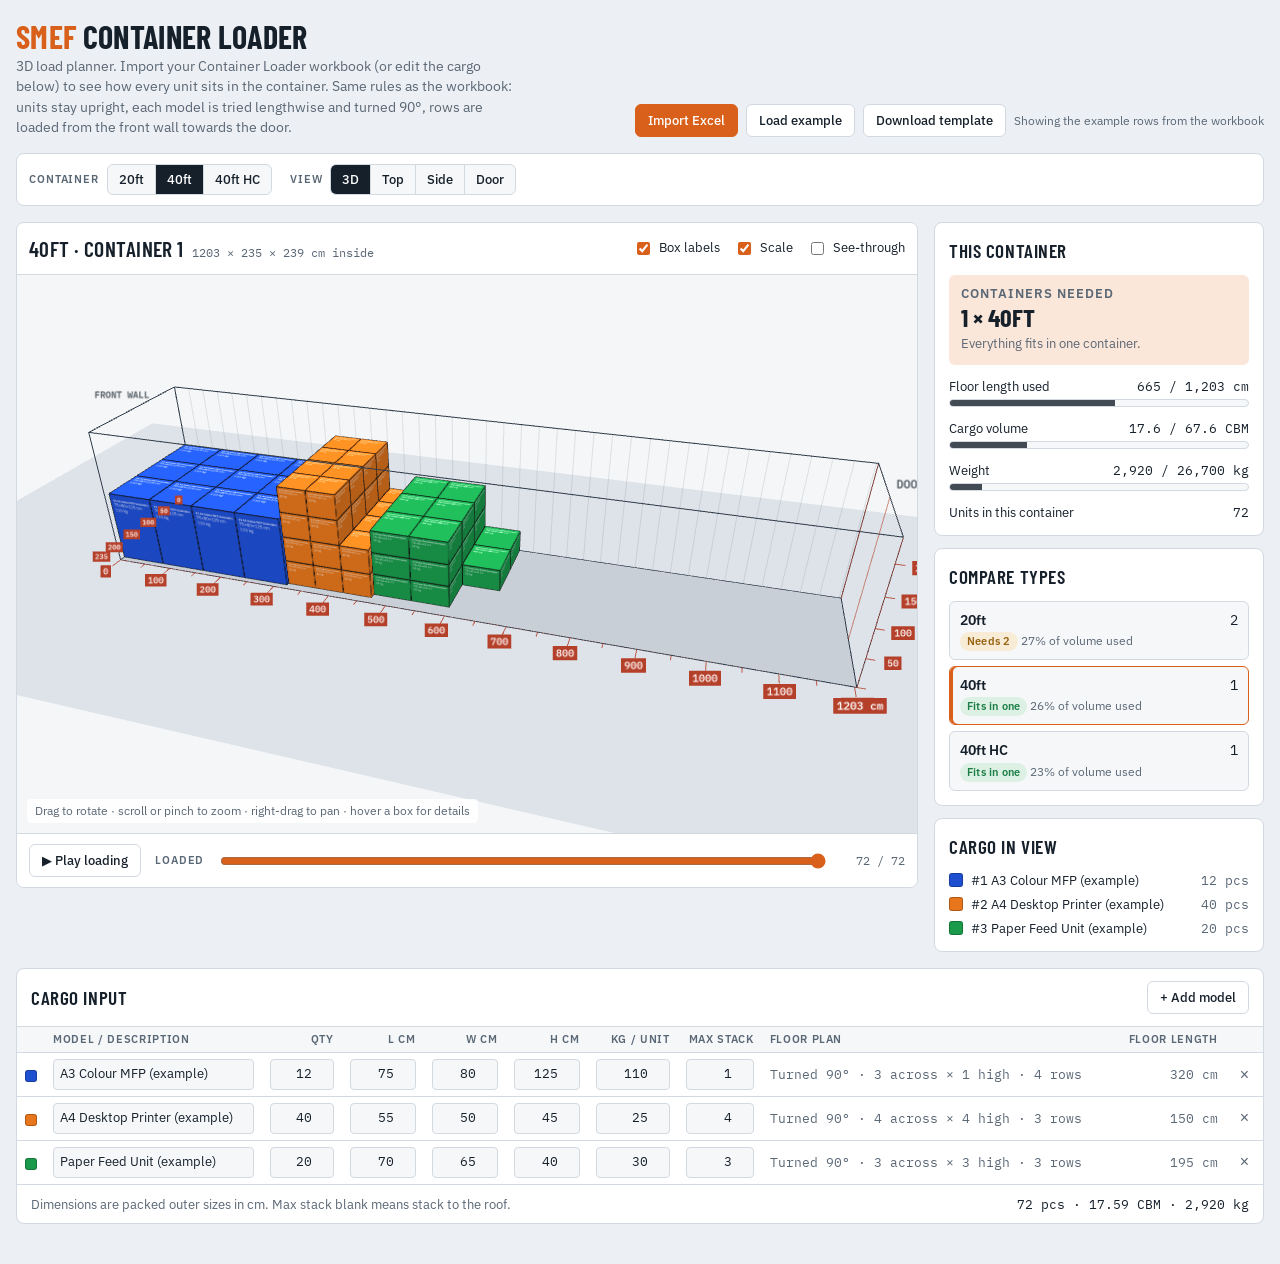
==== commit 187f3de0: "Add downloadable load template Co-Authored-By: Claude Opus 5.5 <noreply@anthropic.com> Claude-Sessio" ====
--- a/index.html
+++ b/index.html
@@ -43,6 +43,7 @@
 .actions{display:flex;flex-wrap:wrap;gap:8px;align-items:center}
 .btn{font:500 13px/1 var(--f-body);border:1px solid var(--line);background:var(--panel);color:var(--ink);padding:9px 12px;border-radius:6px;cursor:pointer;display:inline-flex;gap:6px;align-items:center}
 .btn:hover{border-color:var(--muted)}
+a.btn{text-decoration:none}
 .btn:focus-visible,select:focus-visible,input:focus-visible,.seg button:focus-visible{outline:2px solid var(--accent);outline-offset:1px}
 .btn.primary{background:var(--accent);border-color:var(--accent);color:var(--accent-ink)}
 .btn.primary:hover{filter:brightness(1.05)}
@@ -139,6 +140,7 @@
       <input type="file" id="file" accept=".xlsx,.xlsm,.xls,.csv" hidden>
       <button class="btn primary" id="importBtn" type="button">Import Excel</button>
       <button class="btn" id="exampleBtn" type="button">Load example</button>
+      <a class="btn" href="SMEF-Container-Loader-template.xlsx" download>Download template</a>
       <span class="file-note" id="fileNote">Showing the example rows from the workbook</span>
     </div>
   </header>
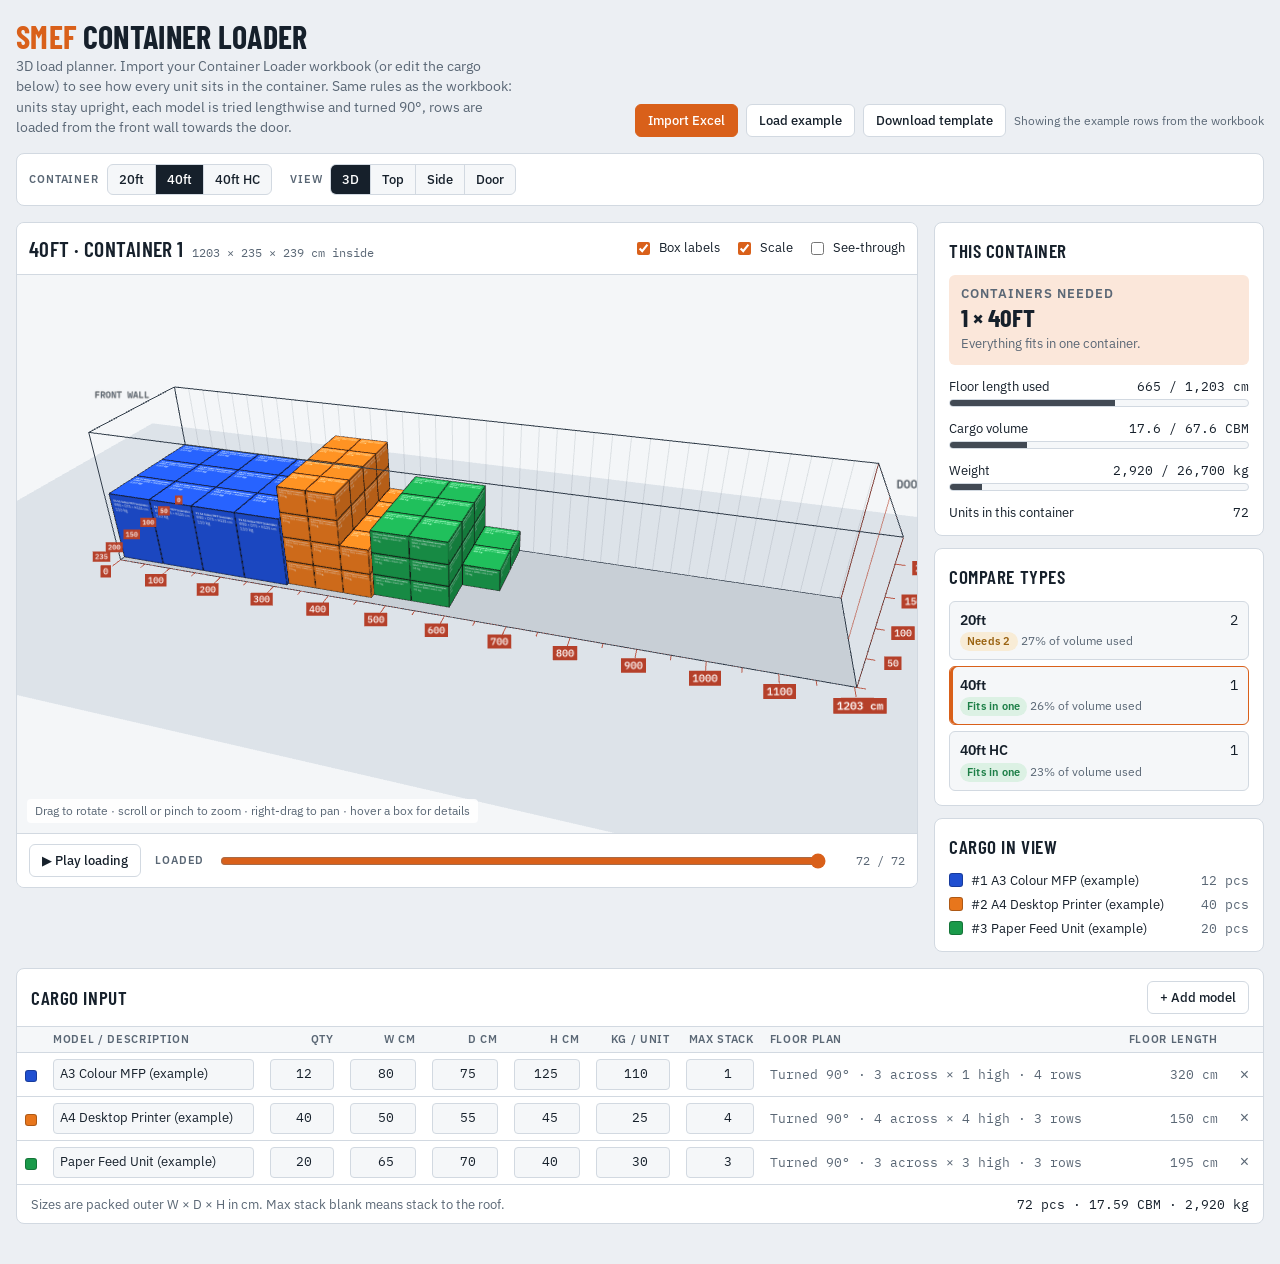
==== commit 6beb3c50: "Switch cargo dimensions to W x D x H Co-Authored-By: Claude Opus 5.5 <noreply@anthropic.com> Claude-" ====
--- a/index.html
+++ b/index.html
@@ -207,7 +207,7 @@
       <table>
         <thead><tr>
           <th style="width:28px"></th><th>Model / description</th><th class="num" style="width:80px">Qty</th>
-          <th class="num" style="width:82px">L cm</th><th class="num" style="width:82px">W cm</th><th class="num" style="width:82px">H cm</th>
+          <th class="num" style="width:82px">W cm</th><th class="num" style="width:82px">D cm</th><th class="num" style="width:82px">H cm</th>
           <th class="num" style="width:90px">kg / unit</th><th class="num" style="width:84px">Max stack</th>
           <th>Floor plan</th><th class="num">Floor length</th><th style="width:36px"></th>
         </tr></thead>
@@ -215,7 +215,7 @@
       </table>
     </div>
     <div class="manifest-foot">
-      <span>Dimensions are packed outer sizes in cm. Max stack blank means stack to the roof.</span>
+      <span>Sizes are packed outer W × D × H in cm. Max stack blank means stack to the roof.</span>
       <span class="tot" id="totals"></span>
     </div>
   </section>
@@ -344,7 +344,7 @@
   const opts={transparent:ghost,opacity:ghost?.35:1,depthWrite:!ghost};
   if(labels){
     const scale=Math.min(4,900/Math.max(fw,fh));
-    const cv=textCanvas([`#${idx+1} ${it.name||"Model "+(idx+1)}`,`${it.l}×${it.w}×${it.h} cm`,it.kg?`${it.kg} kg`:""].filter(Boolean),
+    const cv=textCanvas([`#${idx+1} ${it.name||"Model "+(idx+1)}`,`W${it.w} × D${it.l} × H${it.h} cm`,it.kg?`${it.kg} kg`:""].filter(Boolean),
       {w:Math.max(32,Math.round(fw*scale)),h:Math.max(32,Math.round(fh*scale)),bg:col,fg:lum(col)>.55?"#111":"#fff",border:shade(col,.6)});
     const tex=new THREE.CanvasTexture(cv);tex.anisotropy=4;
     m=new THREE.MeshLambertMaterial({map:tex,...opts});
@@ -452,7 +452,7 @@
   if(!m){hovered=null;tip.hidden=true;return}
   if(hovered!==m){m.userData.prevEdge=m.children[0].material;m.children[0].material=new THREE.LineBasicMaterial({color:css("--accent")});m.scale.set(1.012,1.012,1.012)}
   hovered=m;const u=m.userData.u,it=cargo[u.item];
-  tip.innerHTML=`<b>#${u.item+1} ${esc(it.name||"Model")}</b>Unit ${u.unitNo} of ${u.qty} · ${u.orient}<div class="mono">Row ${u.row}, layer ${u.layer}<br>${Math.round(u.x)}–${Math.round(u.x+u.sx)} cm from front wall<br>${it.l}×${it.w}×${it.h} cm${it.kg?` · ${it.kg} kg`:""}</div>`;
+  tip.innerHTML=`<b>#${u.item+1} ${esc(it.name||"Model")}</b>Unit ${u.unitNo} of ${u.qty} · ${u.orient}<div class="mono">Row ${u.row}, layer ${u.layer}<br>${Math.round(u.x)}–${Math.round(u.x+u.sx)} cm from front wall<br>W${it.w} × D${it.l} × H${it.h} cm${it.kg?` · ${it.kg} kg`:""}</div>`;
   tip.hidden=false;const sw=stage.clientWidth;tip.style.left=Math.min(x+14,sw-tip.offsetWidth-8)+"px";tip.style.top=Math.max(8,y-tip.offsetHeight-10)+"px";
 }
 const esc=s=>String(s).replace(/[&<>"]/g,c=>({"&":"&amp;","<":"&lt;",">":"&gt;",'"':"&quot;"}[c]));
@@ -534,7 +534,7 @@
     const inp=(f,type,v,extra="")=>`<input id="c-${i}-${f}" data-r="${i}" data-f="${f}" type="${type}" value="${v===undefined||v===null?"":esc(v)}" ${type==="number"?'min="0" step="any" inputmode="decimal"':""} ${extra}>`;
     tr.innerHTML=`<td><span class="sw" style="background:${COLORS[i%COLORS.length]}"></span></td>
       <td>${inp("name","text",it.name,'aria-label="Model"')}</td><td>${inp("qty","number",it.qty,'aria-label="Quantity"')}</td>
-      <td>${inp("l","number",it.l,'aria-label="Length cm"')}</td><td>${inp("w","number",it.w,'aria-label="Width cm"')}</td><td>${inp("h","number",it.h,'aria-label="Height cm"')}</td>
+      <td>${inp("w","number",it.w,'aria-label="Width cm"')}</td><td>${inp("l","number",it.l,'aria-label="Depth cm"')}</td><td>${inp("h","number",it.h,'aria-label="Height cm"')}</td>
       <td>${inp("kg","number",it.kg,'aria-label="Weight per unit kg"')}</td><td>${inp("stack","number",it.stack,'aria-label="Max stack layers" placeholder="–"')}</td>
       <td>${plan}</td><td class="num">${len}</td><td><button class="del" type="button" data-del="${i}" aria-label="Remove row">×</button></td>`;
     tb.appendChild(tr);
@@ -572,12 +572,14 @@
 function importWorkbook(wb,name){
   const sheetName=wb.SheetNames.find(n=>/input/i.test(n))||wb.SheetNames[0];
   const rows=XLSX.utils.sheet_to_json(wb.Sheets[sheetName],{header:1,raw:true,defval:""});
-  let hi=rows.findIndex(r=>r.some(v=>/length/i.test(String(v)))&&r.some(v=>/model|desc|item/i.test(String(v))));
-  if(hi<0){toast(`Couldn't find the cargo header row (Model, Quantity, Length…) on “${sheetName}”.`);return}
-  const H=rows[hi].map(v=>String(v).toLowerCase());
-  const col=re=>H.findIndex(h=>re.test(h));
-  const ci={name:col(/model|desc|item/),qty:col(/qty|quantity|pcs/),l:col(/length/),w:col(/width/),h:col(/height/),kg:col(/weight|kg/),stack:col(/stack/)};
-  if(ci.l<0||ci.w<0||ci.h<0||ci.qty<0){toast("The header row needs Quantity, Length, Width and Height columns.");return}
+  const norm=v=>String(v??"").toLowerCase().replace(/\(.*?\)|\bcm\b|[^a-z ]/g," ").replace(/\s+/g," ").trim();
+  const isW=h=>h==="w"||/\bwidth\b/.test(h),isD=h=>h==="d"||/depth|length/.test(h),isH=h=>h==="h"||/height/.test(h);
+  let hi=rows.findIndex(r=>{const n=r.map(norm);return n.some(isW)&&n.some(isD)&&n.some(isH)});
+  if(hi<0){toast(`Couldn't find the cargo header row (Model, Quantity, W, D, H…) on “${sheetName}”.`);return}
+  const H=rows[hi].map(norm);
+  const col=t=>H.findIndex(typeof t==="function"?t:h=>t.test(h));
+  const ci={name:col(/model|desc|item/),qty:col(/qty|quantity|pcs/),l:col(isD),w:col(isW),h:col(isH),kg:col(/weight|kg/),stack:col(/stack/)};
+  if(ci.l<0||ci.w<0||ci.h<0||ci.qty<0){toast("The header row needs Quantity, W, D and H columns.");return}
   const out=[];
   for(let i=hi+1;i<rows.length;i++){
     const r=rows[i],nm=ci.name>=0?String(r[ci.name]).trim():"";
